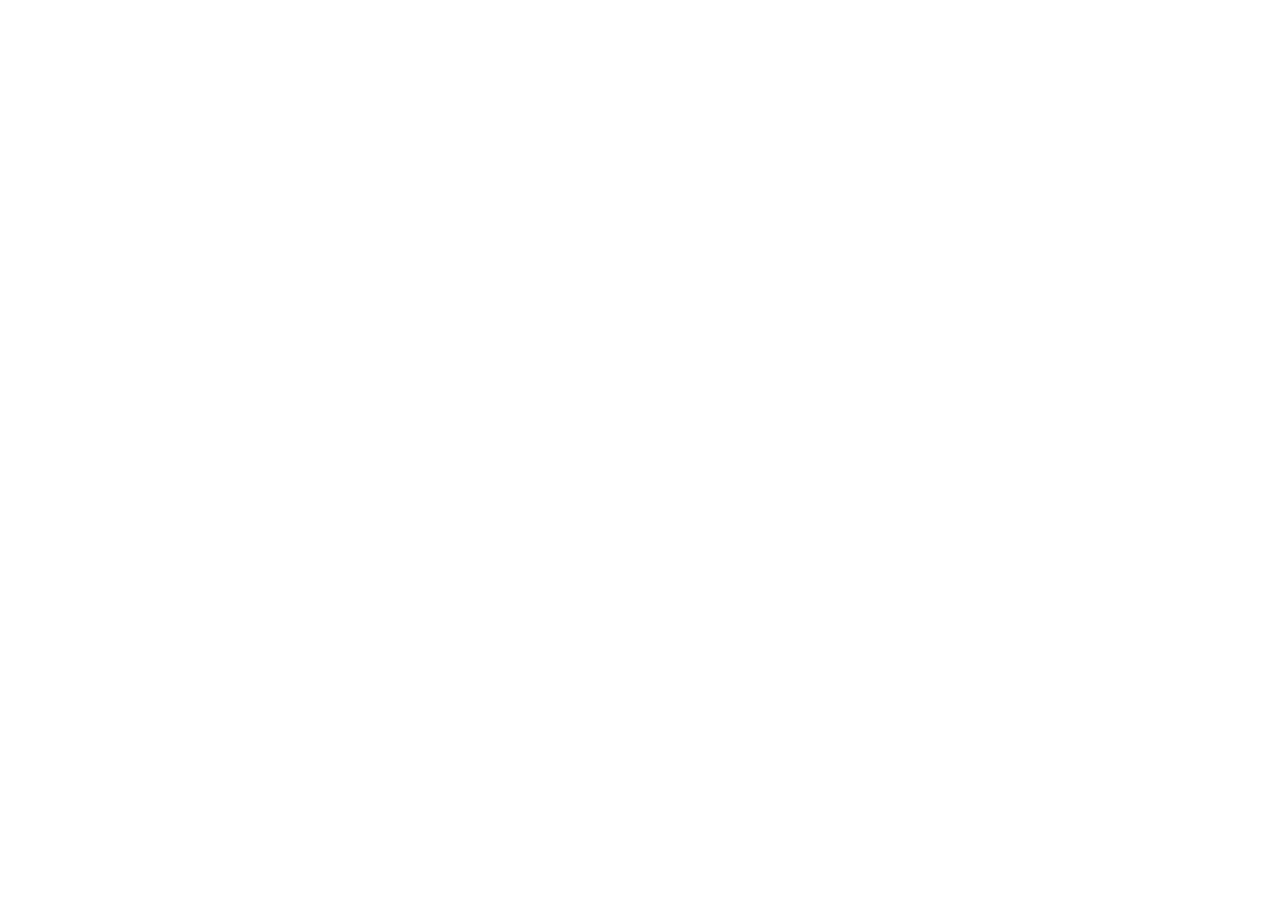
==== index.html @ 797ed217 "frontend" ====
<!DOCTYPE html>
<html lang="en">
<head>
    <meta charset="UTF-8">
    <meta name="viewport" content="width=device-width, initial-scale=1.0">
    <title>Grand Hotel AI Management</title>
    <script src="https://cdn.tailwindcss.com"></script>
    <script src="https://unpkg.com/react@18/umd/react.production.min.js"></script>
    <script src="https://unpkg.com/react-dom@18/umd/react-dom.production.min.js"></script>
    <script src="https://unpkg.com/@babel/standalone/babel.min.js"></script>
    <script src="https://cdn.jsdelivr.net/npm/marked/marked.min.js"></script>
    <style>
        body { font-family: 'Inter', system-ui, sans-serif; }
        .chat-bubble-ai { background: #f0fdf4; border: 1px solid #bbf7d0; }
        .chat-bubble-user { background: #eff6ff; border: 1px solid #bfdbfe; }
    </style>
</head>
<body class="bg-gray-50 h-screen overflow-hidden">
    <div id="root"></div>

    <script type="text/babel">
        const { useState, useEffect, useRef } = React;
        const API = "http://localhost:8000/api/v1";

        // ─── Utility: Generate UUID ───
        const uuid = () => crypto.randomUUID();

        // ─── Main App Component ───
        function App() {
        const [page, setPage] = useState("dashboard");
        
        // ─── LIFTED CHAT STATE (Persists across tab switches) ───
        const [chatMessages, setChatMessages] = useState([
            { role: "ai", content: "Hello! I'm your Hotel AI Assistant. I can manage customers, rooms, bookings, and billing. Try asking me:\n• 'Show available double rooms'\n• 'Add customer John Doe, john@email.com, 555-0101'\n• 'Book room 201 for customer 1 from 2025-02-01 to 2025-02-05'" }
        ]);
        const [chatThreadId] = useState(uuid());

        return (
            <div className="flex h-screen">
                {/* Sidebar */}
                <div className="w-64 bg-gray-900 text-white flex flex-col">
                    <div className="p-6 border-b border-gray-700">
                        <h1 className="text-xl font-bold">🏨 Grand Hotel</h1>
                        <p className="text-xs text-gray-400 mt-1">AI Management System</p>
                    </div>
                    <nav className="flex-1 p-4 space-y-2">
                        {[
                            ["dashboard", "📊 Dashboard"],
                            ["chat", "🤖 AI Agent Chat"],
                            ["customers", "👤 Customers"],
                            ["rooms", "🛏️ Rooms"],
                            ["bookings", "📋 Bookings"],
                        ].map(([id, label]) => (
                            <button
                                key={id}
                                onClick={() => setPage(id)}
                                className={`w-full text-left px-4 py-3 rounded-lg transition ${
                                    page === id ? "bg-blue-600" : "hover:bg-gray-700"
                                }`}
                            >
                                {label}
                            </button>
                        ))}
                    </nav>
                </div>

                {/* Main Content */}
                <div className="flex-1 overflow-auto">
                    {page === "dashboard" && <Dashboard />}
                    {page === "chat" && (
                        <AIChat 
                            messages={chatMessages} 
                            setMessages={setChatMessages} 
                            threadId={chatThreadId} 
                        />
                    )}
                    {page === "customers" && <Customers />}
                    {page === "rooms" && <Rooms />}
                    {page === "bookings" && <Bookings />}
                </div>
            </div>
        );
    }
        // ═══════════════════════════════════════════
        // 📊 DASHBOARD
        // ═══════════════════════════════════════════
        function Dashboard() {
            const [stats, setStats] = useState(null);
            useEffect(() => {
                fetch(`${API}/stats`).then(r => r.json()).then(setStats);
            }, []);

            if (!stats) return <div className="p-8">Loading...</div>;

            return (
                <div className="p-8">
                    <h2 className="text-2xl font-bold mb-6">Dashboard</h2>
                    <div className="grid grid-cols-4 gap-6">
                        {[
                            ["👥 Customers", stats.customers, "bg-blue-500"],
                            ["🛏️ Total Rooms", stats.rooms.total, "bg-purple-500"],
                            ["✅ Available", stats.rooms.available, "bg-green-500"],
                            ["🔒 Occupied", stats.rooms.occupied, "bg-red-500"],
                            ["📋 Active Bookings", stats.active_bookings, "bg-yellow-500"],
                            ["💰 Revenue", `$${stats.total_revenue}`, "bg-emerald-600"],
                            ["📈 Occupancy", `${stats.occupancy_rate}%`, "bg-indigo-500"],
                        ].map(([label, value, color]) => (
                            <div key={label} className={`${color} text-white p-6 rounded-xl shadow-lg`}>
                                <p className="text-sm opacity-80">{label}</p>
                                <p className="text-3xl font-bold mt-2">{value}</p>
                            </div>
                        ))}
                    </div>
                </div>
            );
        }

        // ═══════════════════════════════════════════
        // 🤖 AI CHAT (Uses all LangGraph Tools)
        // ═══════════════════════════════════════════
        function AIChat({ messages, setMessages, threadId }) {
        const [input, setInput] = useState("");
        const [loading, setLoading] = useState(false);
        const chatEnd = useRef(null);

        const scrollToBottom = () => {
            chatEnd.current?.scrollIntoView({ behavior: "smooth" });
        };

        useEffect(() => { scrollToBottom(); }, [messages]);

        const sendMessage = async () => {
            if (!input.trim() || loading) return;
            const userMsg = input.trim();
            setInput("");
            setMessages(prev => [...prev, { role: "user", content: userMsg }]);
            setLoading(true);

            try {
                const res = await fetch(`${API}/chat`, {
                    method: "POST",
                    headers: { "Content-Type": "application/json" },
                    body: JSON.stringify({ message: userMsg, thread_id: threadId })
                });
                const data = await res.json();
                setMessages(prev => [...prev, { role: "ai", content: data.reply }]);
            } catch (err) {
                setMessages(prev => [...prev, { role: "ai", content: "❌ Error connecting to AI agent." }]);
            }
            setLoading(false);
        };

        return (
            <div className="flex flex-col h-screen">
                <div className="p-6 border-b bg-white">
                    <h2 className="text-2xl font-bold">🤖 AI Agent Chat</h2>
                    <p className="text-sm text-gray-500">Thread ID: {threadId}</p>
                </div>
                
                <div className="flex-1 overflow-auto p-6 space-y-4 bg-gray-100">
                    {messages.map((msg, i) => (
                        <div key={i} className={`flex ${msg.role === "user" ? "justify-end" : "justify-start"}`}>
                            <div className={`max-w-2xl p-4 rounded-xl whitespace-pre-wrap ${
                                msg.role === "user" ? "chat-bubble-user" : "chat-bubble-ai"
                            }`}>
                                <p className="text-xs font-semibold mb-1 text-gray-500">
                                    {msg.role === "user" ? "👤 You" : "🤖 AI Agent"}
                                </p>
                                <div
                                    dangerouslySetInnerHTML={{
                                        __html: marked.parse(msg.content || "")
                                    }}
                                />
                            </div>
                        </div>
                    ))}
                    {loading && (
                        <div className="flex justify-start">
                            <div className="chat-bubble-ai p-4 rounded-xl">
                                <p className="text-gray-500 animate-pulse">Thinking...</p>
                            </div>
                        </div>
                    )}
                    <div ref={chatEnd} />
                </div>

                <div className="p-4 bg-white border-t">
                    <div className="flex gap-4">
                        <input
                            className="flex-1 border rounded-lg px-4 py-3 focus:outline-none focus:ring-2 focus:ring-blue-500"
                            placeholder="Ask the AI agent... (e.g., Book room 201 for John from 2025-02-01 to 2025-02-05)"
                            value={input}
                            onChange={(e) => setInput(e.target.value)}
                            onKeyDown={(e) => e.key === "Enter" && sendMessage()}
                        />
                        <button
                            onClick={sendMessage}
                            disabled={loading}
                            className="bg-blue-600 text-white px-8 py-3 rounded-lg hover:bg-blue-700 disabled:opacity-50"
                        >
                            Send
                        </button>
                    </div>
                </div>
            </div>
        );
    }

        // ═══════════════════════════════════════════
        // 👤 CUSTOMERS
        // ═══════════════════════════════════════════
        function Customers() {
            const [customers, setCustomers] = useState([]);
            const [form, setForm] = useState({ name: "", email: "", phone: "", address: "" });
            const [search, setSearch] = useState("");

            const fetchCustomers = () => {
                const q = search ? `?search=${search}` : "";
                fetch(`${API}/customers${q}`).then(r => r.json()).then(setCustomers);
            };

            useEffect(() => { fetchCustomers(); }, []);

            const addCustomer = async (e) => {
                e.preventDefault();
                const res = await fetch(`${API}/customers`, {
                    method: "POST",
                    headers: { "Content-Type": "application/json" },
                    body: JSON.stringify(form)
                });
                if (res.ok) {
                    setForm({ name: "", email: "", phone: "", address: "" });
                    fetchCustomers();
                } else {
                    const err = await res.json();
                    alert(err.detail);
                }
            };

            const deleteCustomer = async (id) => {
                if (!confirm("Delete this customer?")) return;
                await fetch(`${API}/customers/${id}`, { method: "DELETE" });
                fetchCustomers();
            };

            return (
                <div className="p-8">
                    <h2 className="text-2xl font-bold mb-6">Customers</h2>
                    
                    {/* Add Form */}
                    <form onSubmit={addCustomer} className="bg-white p-6 rounded-xl shadow mb-6 grid grid-cols-5 gap-4 items-end">
                        <div>
                            <label className="block text-sm font-medium mb-1">Name</label>
                            <input className="w-full border rounded px-3 py-2" required value={form.name} onChange={e => setForm({...form, name: e.target.value})} />
                        </div>
                        <div>
                            <label className="block text-sm font-medium mb-1">Email</label>
                            <input className="w-full border rounded px-3 py-2" type="email" required value={form.email} onChange={e => setForm({...form, email: e.target.value})} />
                        </div>
                        <div>
                            <label className="block text-sm font-medium mb-1">Phone</label>
                            <input className="w-full border rounded px-3 py-2" required value={form.phone} onChange={e => setForm({...form, phone: e.target.value})} />
                        </div>
                        <div>
                            <label className="block text-sm font-medium mb-1">Address</label>
                            <input className="w-full border rounded px-3 py-2" value={form.address} onChange={e => setForm({...form, address: e.target.value})} />
                        </div>
                        <button type="submit" className="bg-blue-600 text-white px-4 py-2 rounded hover:bg-blue-700 h-10">Add</button>
                    </form>

                    {/* Search */}
                    <div className="flex gap-2 mb-4">
                        <input className="border rounded px-3 py-2 flex-1" placeholder="Search by name or email..." value={search} onChange={e => setSearch(e.target.value)} />
                        <button onClick={fetchCustomers} className="bg-gray-200 px-4 py-2 rounded hover:bg-gray-300">Search</button>
                    </div>

                    {/* Table */}
                    <div className="bg-white rounded-xl shadow overflow-auto">
                        <table className="w-full text-left">
                            <thead className="bg-gray-50 border-b">
                                <tr>
                                    <th className="px-6 py-3">ID</th>
                                    <th className="px-6 py-3">Name</th>
                                    <th className="px-6 py-3">Email</th>
                                    <th className="px-6 py-3">Phone</th>
                                    <th className="px-6 py-3">Actions</th>
                                </tr>
                            </thead>
                            <tbody>
                                {customers.map(c => (
                                    <tr key={c.id} className="border-b hover:bg-gray-50">
                                        <td className="px-6 py-4">{c.id}</td>
                                        <td className="px-6 py-4 font-medium">{c.name}</td>
                                        <td className="px-6 py-4">{c.email}</td>
                                        <td className="px-6 py-4">{c.phone}</td>
                                        <td className="px-6 py-4">
                                            <button onClick={() => deleteCustomer(c.id)} className="text-red-600 hover:underline">Delete</button>
                                        </td>
                                    </tr>
                                ))}
                            </tbody>
                        </table>
                    </div>
                </div>
            );
        }

        // ═══════════════════════════════════════════
        // 🛏️ ROOMS
        // ═══════════════════════════════════════════
        function Rooms() {
            const [rooms, setRooms] = useState([]);
            const [priceModal, setPriceModal] = useState(null);
            const [newPrice, setNewPrice] = useState("");

            const fetchRooms = () => {
                fetch(`${API}/rooms`).then(r => r.json()).then(setRooms);
            };

            useEffect(() => { fetchRooms(); }, []);

            const updatePrice = async (roomId) => {
                await fetch(`${API}/rooms/${roomId}/price?new_price=${newPrice}`, { method: "PATCH" });
                setPriceModal(null);
                setNewPrice("");
                fetchRooms();
            };

            const statusColor = {
                available: "bg-green-100 text-green-800",
                occupied: "bg-red-100 text-red-800",
                maintenance: "bg-yellow-100 text-yellow-800"
            };

            return (
                <div className="p-8">
                    <h2 className="text-2xl font-bold mb-6">Rooms</h2>
                    
                    <div className="bg-white rounded-xl shadow overflow-auto">
                        <table className="w-full text-left">
                            <thead className="bg-gray-50 border-b">
                                <tr>
                                    <th className="px-6 py-3">ID</th>
                                    <th className="px-6 py-3">Room #</th>
                                    <th className="px-6 py-3">Type</th>
                                    <th className="px-6 py-3">Price/Night</th>
                                    <th className="px-6 py-3">Capacity</th>
                                    <th className="px-6 py-3">Status</th>
                                    <th className="px-6 py-3">Actions</th>
                                </tr>
                            </thead>
                            <tbody>
                                {rooms.map(r => (
                                    <tr key={r.id} className="border-b hover:bg-gray-50">
                                        <td className="px-6 py-4">{r.id}</td>
                                        <td className="px-6 py-4 font-bold">{r.room_number}</td>
                                        <td className="px-6 py-4 capitalize">{r.room_type}</td>
                                        <td className="px-6 py-4">${r.price_per_night}</td>
                                        <td className="px-6 py-4">{r.capacity}</td>
                                        <td className="px-6 py-4">
                                            <span className={`px-2 py-1 rounded-full text-xs font-semibold ${statusColor[r.status] || ""}`}>
                                                {r.status.toUpperCase()}
                                            </span>
                                        </td>
                                        <td className="px-6 py-4">
                                            <button onClick={() => { setPriceModal(r.id); setNewPrice(r.price_per_night); }} className="text-blue-600 hover:underline text-sm">
                                                Change Price
                                            </button>
                                        </td>
                                    </tr>
                                ))}
                            </tbody>
                        </table>
                    </div>

                    {/* Price Update Modal */}
                    {priceModal && (
                        <div className="fixed inset-0 bg-black/50 flex items-center justify-center z-50">
                            <div className="bg-white p-6 rounded-xl shadow-xl w-96">
                                <h3 className="text-lg font-bold mb-4">Update Price for Room ID: {priceModal}</h3>
                                <input type="number" step="0.01" className="w-full border rounded px-3 py-2 mb-4" value={newPrice} onChange={e => setNewPrice(e.target.value)} />
                                <div className="flex gap-2">
                                    <button onClick={() => updatePrice(priceModal)} className="bg-blue-600 text-white px-4 py-2 rounded hover:bg-blue-700 flex-1">Save</button>
                                    <button onClick={() => setPriceModal(null)} className="bg-gray-200 px-4 py-2 rounded hover:bg-gray-300 flex-1">Cancel</button>
                                </div>
                            </div>
                        </div>
                    )}
                </div>
            );
        }

        // ═══════════════════════════════════════════
        // 📋 BOOKINGS
        // ═══════════════════════════════════════════
        function Bookings() {
            const [bookings, setBookings] = useState([]);
            const [showForm, setShowForm] = useState(false);
            const [form, setForm] = useState({ customer_id: "", room_id: "", check_in: "", check_out: "" });
            const [payModal, setPayModal] = useState(null);

            const fetchBookings = () => {
                fetch(`${API}/bookings`).then(r => r.json()).then(setBookings);
            };

            useEffect(() => { fetchBookings(); }, []);

            const createBooking = async (e) => {
                e.preventDefault();
                const res = await fetch(`${API}/bookings`, {
                    method: "POST",
                    headers: { "Content-Type": "application/json" },
                    body: JSON.stringify({
                        ...form,
                        customer_id: parseInt(form.customer_id),
                        room_id: parseInt(form.room_id)
                    })
                });
                if (res.ok) {
                    setShowForm(false);
                    setForm({ customer_id: "", room_id: "", check_in: "", check_out: "" });
                    fetchBookings();
                } else {
                    const err = await res.json();
                    alert(err.detail);
                }
            };

            const action = async (id, type) => {
                await fetch(`${API}/bookings/${id}/${type}`, { method: "PATCH" });
                fetchBookings();
            };

            const processPayment = async () => {
                const res = await fetch(`${API}/payments`, {
                    method: "POST",
                    headers: { "Content-Type": "application/json" },
                    body: JSON.stringify({ booking_id: payModal.id, amount: payModal.amount, method: "card" })
                });
                if (res.ok) {
                    setPayModal(null);
                    fetchBookings();
                } else {
                    const err = await res.json();
                    alert(err.detail);
                }
            };

            const statusColor = {
                confirmed: "bg-blue-100 text-blue-800",
                checked_in: "bg-green-100 text-green-800",
                checked_out: "bg-gray-100 text-gray-800",
                cancelled: "bg-red-100 text-red-800"
            };

            return (
                <div className="p-8">
                    <div className="flex justify-between items-center mb-6">
                        <h2 className="text-2xl font-bold">Bookings</h2>
                        <button onClick={() => setShowForm(!showForm)} className="bg-blue-600 text-white px-4 py-2 rounded-lg hover:bg-blue-700">
                            + New Booking
                        </button>
                    </div>

                    {showForm && (
                        <form onSubmit={createBooking} className="bg-white p-6 rounded-xl shadow mb-6 grid grid-cols-5 gap-4 items-end">
                            <div>
                                <label className="block text-sm font-medium mb-1">Customer ID</label>
                                <input type="number" className="w-full border rounded px-3 py-2" required value={form.customer_id} onChange={e => setForm({...form, customer_id: e.target.value})} />
                            </div>
                            <div>
                                <label className="block text-sm font-medium mb-1">Room ID</label>
                                <input type="number" className="w-full border rounded px-3 py-2" required value={form.room_id} onChange={e => setForm({...form, room_id: e.target.value})} />
                            </div>
                            <div>
                                <label className="block text-sm font-medium mb-1">Check-in</label>
                                <input type="date" className="w-full border rounded px-3 py-2" required value={form.check_in} onChange={e => setForm({...form, check_in: e.target.value})} />
                            </div>
                            <div>
                                <label className="block text-sm font-medium mb-1">Check-out</label>
                                <input type="date" className="w-full border rounded px-3 py-2" required value={form.check_out} onChange={e => setForm({...form, check_out: e.target.value})} />
                            </div>
                            <button type="submit" className="bg-green-600 text-white px-4 py-2 rounded hover:bg-green-700 h-10">Create</button>
                        </form>
                    )}

                    <div className="bg-white rounded-xl shadow overflow-auto">
                        <table className="w-full text-left">
                            <thead className="bg-gray-50 border-b">
                                <tr>
                                    <th className="px-4 py-3">ID</th>
                                    <th className="px-4 py-3">Customer</th>
                                    <th className="px-4 py-3">Room</th>
                                    <th className="px-4 py-3">Check-in</th>
                                    <th className="px-4 py-3">Check-out</th>
                                    <th className="px-4 py-3">Total</th>
                                    <th className="px-4 py-3">Status</th>
                                    <th className="px-4 py-3">Actions</th>
                                </tr>
                            </thead>
                            <tbody>
                                {bookings.map(b => (
                                    <tr key={b.id} className="border-b hover:bg-gray-50">
                                        <td className="px-4 py-3">{b.id}</td>
                                        <td className="px-4 py-3">{b.customer_id}</td>
                                        <td className="px-4 py-3">{b.room_id}</td>
                                        <td className="px-4 py-3">{b.check_in}</td>
                                        <td className="px-4 py-3">{b.check_out}</td>
                                        <td className="px-4 py-3 font-bold">${b.total_amount}</td>
                                        <td className="px-4 py-3">
                                            <span className={`px-2 py-1 rounded-full text-xs font-semibold ${statusColor[b.status] || ""}`}>
                                                {b.status.replace("_", " ").toUpperCase()}
                                            </span>
                                        </td>
                                        <td className="px-4 py-3 space-x-1">
                                            {b.status === "confirmed" && (
                                                <button onClick={() => action(b.id, "checkin")} className="bg-green-500 text-white px-2 py-1 rounded text-xs hover:bg-green-600">Check-in</button>
                                            )}
                                            {b.status === "checked_in" && (
                                                <button onClick={() => action(b.id, "checkout")} className="bg-gray-500 text-white px-2 py-1 rounded text-xs hover:bg-gray-600">Check-out</button>
                                            )}
                                            {b.status !== "cancelled" && b.status !== "checked_out" && (
                                                <button onClick={() => action(b.id, "cancel")} className="bg-red-500 text-white px-2 py-1 rounded text-xs hover:bg-red-600">Cancel</button>
                                            )}
                                            {b.status !== "cancelled" && (
                                                <button onClick={() => setPayModal({ id: b.id, amount: "" })} className="bg-blue-500 text-white px-2 py-1 rounded text-xs hover:bg-blue-600">Pay</button>
                                            )}
                                        </td>
                                    </tr>
                                ))}
                            </tbody>
                        </table>
                    </div>

                    {/* Payment Modal */}
                    {payModal && (
                        <div className="fixed inset-0 bg-black/50 flex items-center justify-center z-50">
                            <div className="bg-white p-6 rounded-xl shadow-xl w-96">
                                <h3 className="text-lg font-bold mb-4">Process Payment for Booking #{payModal.id}</h3>
                                <input type="number" step="0.01" className="w-full border rounded px-3 py-2 mb-4" placeholder="Amount" value={payModal.amount} onChange={e => setPayModal({...payModal, amount: e.target.value})} />
                                <div className="flex gap-2">
                                    <button onClick={processPayment} className="bg-green-600 text-white px-4 py-2 rounded hover:bg-green-700 flex-1">Pay</button>
                                    <button onClick={() => setPayModal(null)} className="bg-gray-200 px-4 py-2 rounded hover:bg-gray-300 flex-1">Cancel</button>
                                </div>
                            </div>
                        </div>
                    )}
                </div>
            );
        }

        // ─── Render ───
        const root = ReactDOM.createRoot(document.getElementById("root"));
        root.render(<App />);
    </script>
</body>
</html>
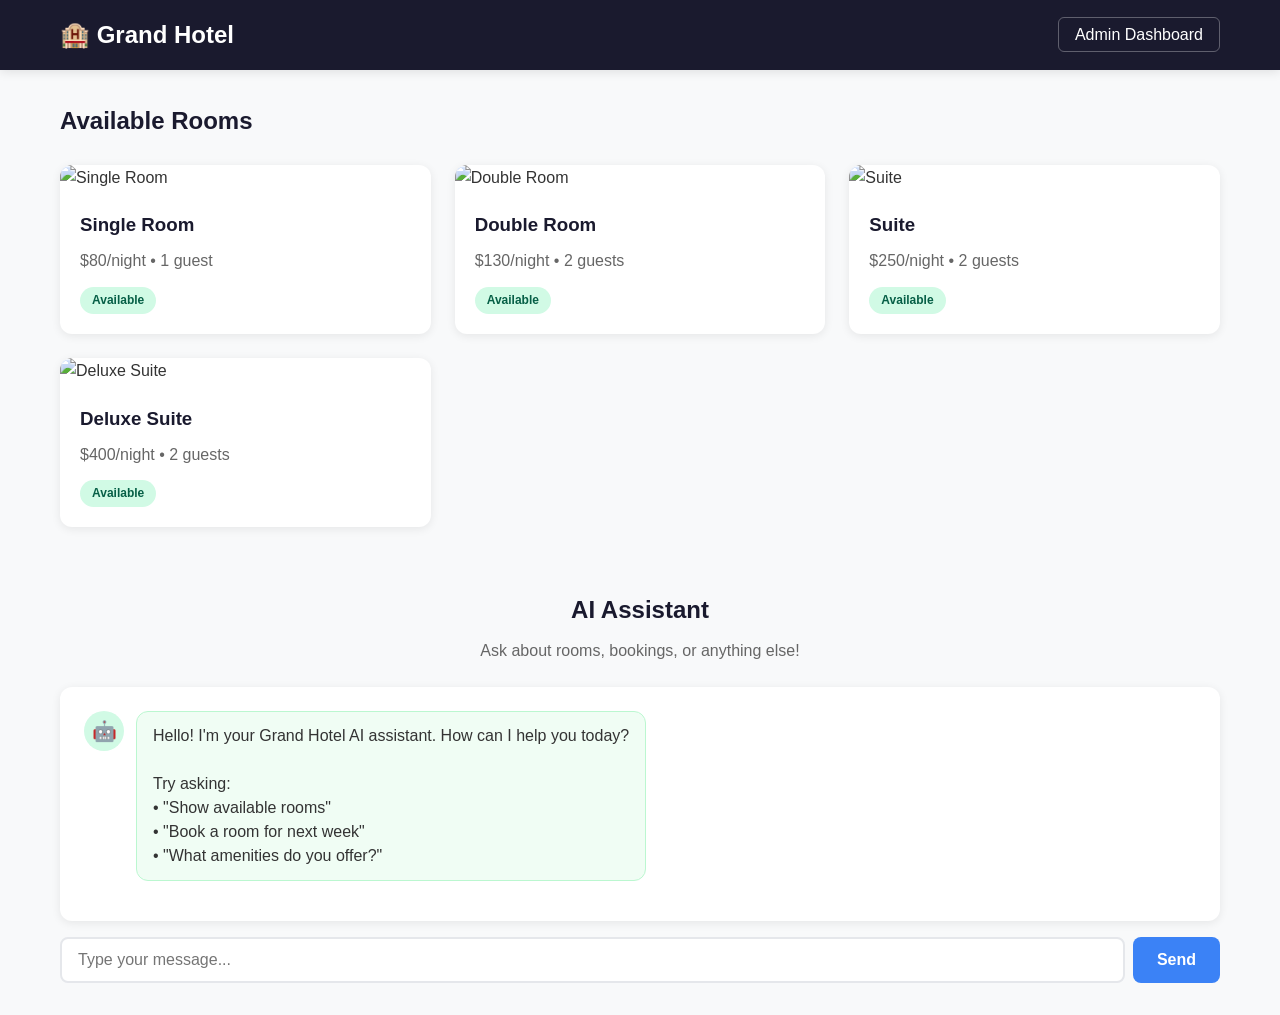
==== commit 490d107f: "major changes" ====
--- a/index.html
+++ b/index.html
@@ -3,555 +3,88 @@
 <head>
     <meta charset="UTF-8">
     <meta name="viewport" content="width=device-width, initial-scale=1.0">
-    <title>Grand Hotel AI Management</title>
-    <script src="https://cdn.tailwindcss.com"></script>
-    <script src="https://unpkg.com/react@18/umd/react.production.min.js"></script>
-    <script src="https://unpkg.com/react-dom@18/umd/react-dom.production.min.js"></script>
-    <script src="https://unpkg.com/@babel/standalone/babel.min.js"></script>
+    <title>Grand Hotel - AI Chat & Rooms</title>
+    <link rel="stylesheet" href="/static/css/styles.css">
     <script src="https://cdn.jsdelivr.net/npm/marked/marked.min.js"></script>
-    <style>
-        body { font-family: 'Inter', system-ui, sans-serif; }
-        .chat-bubble-ai { background: #f0fdf4; border: 1px solid #bbf7d0; }
-        .chat-bubble-user { background: #eff6ff; border: 1px solid #bfdbfe; }
-    </style>
 </head>
-<body class="bg-gray-50 h-screen overflow-hidden">
-    <div id="root"></div>
+<body>
+    <!-- Header -->
+    <header class="header">
+        <div class="container">
+            <h1 class="logo">🏨 Grand Hotel</h1>
+            <nav>
+                <a href="/admin" class="nav-link">Admin Dashboard</a>
+            </nav>
+        </div>
+    </header>
 
-    <script type="text/babel">
-        const { useState, useEffect, useRef } = React;
-        const API = "http://localhost:8000/api/v1";
-
-        // ─── Utility: Generate UUID ───
-        const uuid = () => crypto.randomUUID();
-
-        // ─── Main App Component ───
-        function App() {
-        const [page, setPage] = useState("dashboard");
-        
-        // ─── LIFTED CHAT STATE (Persists across tab switches) ───
-        const [chatMessages, setChatMessages] = useState([
-            { role: "ai", content: "Hello! I'm your Hotel AI Assistant. I can manage customers, rooms, bookings, and billing. Try asking me:\n• 'Show available double rooms'\n• 'Add customer John Doe, john@email.com, 555-0101'\n• 'Book room 201 for customer 1 from 2025-02-01 to 2025-02-05'" }
-        ]);
-        const [chatThreadId] = useState(uuid());
-
-        return (
-            <div className="flex h-screen">
-                {/* Sidebar */}
-                <div className="w-64 bg-gray-900 text-white flex flex-col">
-                    <div className="p-6 border-b border-gray-700">
-                        <h1 className="text-xl font-bold">🏨 Grand Hotel</h1>
-                        <p className="text-xs text-gray-400 mt-1">AI Management System</p>
-                    </div>
-                    <nav className="flex-1 p-4 space-y-2">
-                        {[
-                            ["dashboard", "📊 Dashboard"],
-                            ["chat", "🤖 AI Agent Chat"],
-                            ["customers", "👤 Customers"],
-                            ["rooms", "🛏️ Rooms"],
-                            ["bookings", "📋 Bookings"],
-                        ].map(([id, label]) => (
-                            <button
-                                key={id}
-                                onClick={() => setPage(id)}
-                                className={`w-full text-left px-4 py-3 rounded-lg transition ${
-                                    page === id ? "bg-blue-600" : "hover:bg-gray-700"
-                                }`}
-                            >
-                                {label}
-                            </button>
-                        ))}
-                    </nav>
-                </div>
-
-                {/* Main Content */}
-                <div className="flex-1 overflow-auto">
-                    {page === "dashboard" && <Dashboard />}
-                    {page === "chat" && (
-                        <AIChat 
-                            messages={chatMessages} 
-                            setMessages={setChatMessages} 
-                            threadId={chatThreadId} 
-                        />
-                    )}
-                    {page === "customers" && <Customers />}
-                    {page === "rooms" && <Rooms />}
-                    {page === "bookings" && <Bookings />}
-                </div>
-            </div>
-        );
-    }
-        // ═══════════════════════════════════════════
-        // 📊 DASHBOARD
-        // ═══════════════════════════════════════════
-        function Dashboard() {
-            const [stats, setStats] = useState(null);
-            useEffect(() => {
-                fetch(`${API}/stats`).then(r => r.json()).then(setStats);
-            }, []);
-
-            if (!stats) return <div className="p-8">Loading...</div>;
-
-            return (
-                <div className="p-8">
-                    <h2 className="text-2xl font-bold mb-6">Dashboard</h2>
-                    <div className="grid grid-cols-4 gap-6">
-                        {[
-                            ["👥 Customers", stats.customers, "bg-blue-500"],
-                            ["🛏️ Total Rooms", stats.rooms.total, "bg-purple-500"],
-                            ["✅ Available", stats.rooms.available, "bg-green-500"],
-                            ["🔒 Occupied", stats.rooms.occupied, "bg-red-500"],
-                            ["📋 Active Bookings", stats.active_bookings, "bg-yellow-500"],
-                            ["💰 Revenue", `$${stats.total_revenue}`, "bg-emerald-600"],
-                            ["📈 Occupancy", `${stats.occupancy_rate}%`, "bg-indigo-500"],
-                        ].map(([label, value, color]) => (
-                            <div key={label} className={`${color} text-white p-6 rounded-xl shadow-lg`}>
-                                <p className="text-sm opacity-80">{label}</p>
-                                <p className="text-3xl font-bold mt-2">{value}</p>
-                            </div>
-                        ))}
+    <!-- Main Content -->
+    <main class="container">
+        <!-- Rooms Section -->
+        <section class="rooms-section">
+            <h2>Available Rooms</h2>
+            <div class="rooms-grid" id="rooms-container">
+                <div class="room-card">
+                    <img src="https://images.unsplash.com/photo-1631049304062-3e79968c38a0?w=400&h=300&fit=crop" alt="Single Room">
+                    <div class="room-info">
+                        <h3>Single Room</h3>
+                        <p>$80/night • 1 guest</p>
+                        <span class="badge available">Available</span>
                     </div>
                 </div>
-            );
-        }
-
-        // ═══════════════════════════════════════════
-        // 🤖 AI CHAT (Uses all LangGraph Tools)
-        // ═══════════════════════════════════════════
-        function AIChat({ messages, setMessages, threadId }) {
-        const [input, setInput] = useState("");
-        const [loading, setLoading] = useState(false);
-        const chatEnd = useRef(null);
-
-        const scrollToBottom = () => {
-            chatEnd.current?.scrollIntoView({ behavior: "smooth" });
-        };
-
-        useEffect(() => { scrollToBottom(); }, [messages]);
-
-        const sendMessage = async () => {
-            if (!input.trim() || loading) return;
-            const userMsg = input.trim();
-            setInput("");
-            setMessages(prev => [...prev, { role: "user", content: userMsg }]);
-            setLoading(true);
-
-            try {
-                const res = await fetch(`${API}/chat`, {
-                    method: "POST",
-                    headers: { "Content-Type": "application/json" },
-                    body: JSON.stringify({ message: userMsg, thread_id: threadId })
-                });
-                const data = await res.json();
-                setMessages(prev => [...prev, { role: "ai", content: data.reply }]);
-            } catch (err) {
-                setMessages(prev => [...prev, { role: "ai", content: "❌ Error connecting to AI agent." }]);
-            }
-            setLoading(false);
-        };
-
-        return (
-            <div className="flex flex-col h-screen">
-                <div className="p-6 border-b bg-white">
-                    <h2 className="text-2xl font-bold">🤖 AI Agent Chat</h2>
-                    <p className="text-sm text-gray-500">Thread ID: {threadId}</p>
+                <div class="room-card">
+                    <img src="https://images.unsplash.com/photo-1618773465813-78896dc723cd?w=400&h=300&fit=crop" alt="Double Room">
+                    <div class="room-info">
+                        <h3>Double Room</h3>
+                        <p>$130/night • 2 guests</p>
+                        <span class="badge available">Available</span>
+                    </div>
                 </div>
-                
-                <div className="flex-1 overflow-auto p-6 space-y-4 bg-gray-100">
-                    {messages.map((msg, i) => (
-                        <div key={i} className={`flex ${msg.role === "user" ? "justify-end" : "justify-start"}`}>
-                            <div className={`max-w-2xl p-4 rounded-xl whitespace-pre-wrap ${
-                                msg.role === "user" ? "chat-bubble-user" : "chat-bubble-ai"
-                            }`}>
-                                <p className="text-xs font-semibold mb-1 text-gray-500">
-                                    {msg.role === "user" ? "👤 You" : "🤖 AI Agent"}
-                                </p>
-                                <div
-                                    dangerouslySetInnerHTML={{
-                                        __html: marked.parse(msg.content || "")
-                                    }}
-                                />
-                            </div>
-                        </div>
-                    ))}
-                    {loading && (
-                        <div className="flex justify-start">
-                            <div className="chat-bubble-ai p-4 rounded-xl">
-                                <p className="text-gray-500 animate-pulse">Thinking...</p>
-                            </div>
-                        </div>
-                    )}
-                    <div ref={chatEnd} />
+                <div class="room-card">
+                    <img src="https://images.unsplash.com/photo-1590846406792-264be774d302?w=400&h=300&fit=crop" alt="Suite">
+                    <div class="room-info">
+                        <h3>Suite</h3>
+                        <p>$250/night • 2 guests</p>
+                        <span class="badge available">Available</span>
+                    </div>
                 </div>
-
-                <div className="p-4 bg-white border-t">
-                    <div className="flex gap-4">
-                        <input
-                            className="flex-1 border rounded-lg px-4 py-3 focus:outline-none focus:ring-2 focus:ring-blue-500"
-                            placeholder="Ask the AI agent... (e.g., Book room 201 for John from 2025-02-01 to 2025-02-05)"
-                            value={input}
-                            onChange={(e) => setInput(e.target.value)}
-                            onKeyDown={(e) => e.key === "Enter" && sendMessage()}
-                        />
-                        <button
-                            onClick={sendMessage}
-                            disabled={loading}
-                            className="bg-blue-600 text-white px-8 py-3 rounded-lg hover:bg-blue-700 disabled:opacity-50"
-                        >
-                            Send
-                        </button>
+                <div class="room-card">
+                    <img src="https://images.unsplash.com/photo-1582717538212-870283e330d4?w=400&h=300&fit=crop" alt="Deluxe Suite">
+                    <div class="room-info">
+                        <h3>Deluxe Suite</h3>
+                        <p>$400/night • 2 guests</p>
+                        <span class="badge available">Available</span>
                     </div>
                 </div>
             </div>
-        );
-    }
+        </section>
 
-        // ═══════════════════════════════════════════
-        // 👤 CUSTOMERS
-        // ═══════════════════════════════════════════
-        function Customers() {
-            const [customers, setCustomers] = useState([]);
-            const [form, setForm] = useState({ name: "", email: "", phone: "", address: "" });
-            const [search, setSearch] = useState("");
-
-            const fetchCustomers = () => {
-                const q = search ? `?search=${search}` : "";
-                fetch(`${API}/customers${q}`).then(r => r.json()).then(setCustomers);
-            };
-
-            useEffect(() => { fetchCustomers(); }, []);
-
-            const addCustomer = async (e) => {
-                e.preventDefault();
-                const res = await fetch(`${API}/customers`, {
-                    method: "POST",
-                    headers: { "Content-Type": "application/json" },
-                    body: JSON.stringify(form)
-                });
-                if (res.ok) {
-                    setForm({ name: "", email: "", phone: "", address: "" });
-                    fetchCustomers();
-                } else {
-                    const err = await res.json();
-                    alert(err.detail);
-                }
-            };
-
-            const deleteCustomer = async (id) => {
-                if (!confirm("Delete this customer?")) return;
-                await fetch(`${API}/customers/${id}`, { method: "DELETE" });
-                fetchCustomers();
-            };
-
-            return (
-                <div className="p-8">
-                    <h2 className="text-2xl font-bold mb-6">Customers</h2>
-                    
-                    {/* Add Form */}
-                    <form onSubmit={addCustomer} className="bg-white p-6 rounded-xl shadow mb-6 grid grid-cols-5 gap-4 items-end">
-                        <div>
-                            <label className="block text-sm font-medium mb-1">Name</label>
-                            <input className="w-full border rounded px-3 py-2" required value={form.name} onChange={e => setForm({...form, name: e.target.value})} />
-                        </div>
-                        <div>
-                            <label className="block text-sm font-medium mb-1">Email</label>
-                            <input className="w-full border rounded px-3 py-2" type="email" required value={form.email} onChange={e => setForm({...form, email: e.target.value})} />
-                        </div>
-                        <div>
-                            <label className="block text-sm font-medium mb-1">Phone</label>
-                            <input className="w-full border rounded px-3 py-2" required value={form.phone} onChange={e => setForm({...form, phone: e.target.value})} />
-                        </div>
-                        <div>
-                            <label className="block text-sm font-medium mb-1">Address</label>
-                            <input className="w-full border rounded px-3 py-2" value={form.address} onChange={e => setForm({...form, address: e.target.value})} />
-                        </div>
-                        <button type="submit" className="bg-blue-600 text-white px-4 py-2 rounded hover:bg-blue-700 h-10">Add</button>
-                    </form>
-
-                    {/* Search */}
-                    <div className="flex gap-2 mb-4">
-                        <input className="border rounded px-3 py-2 flex-1" placeholder="Search by name or email..." value={search} onChange={e => setSearch(e.target.value)} />
-                        <button onClick={fetchCustomers} className="bg-gray-200 px-4 py-2 rounded hover:bg-gray-300">Search</button>
-                    </div>
-
-                    {/* Table */}
-                    <div className="bg-white rounded-xl shadow overflow-auto">
-                        <table className="w-full text-left">
-                            <thead className="bg-gray-50 border-b">
-                                <tr>
-                                    <th className="px-6 py-3">ID</th>
-                                    <th className="px-6 py-3">Name</th>
-                                    <th className="px-6 py-3">Email</th>
-                                    <th className="px-6 py-3">Phone</th>
-                                    <th className="px-6 py-3">Actions</th>
-                                </tr>
-                            </thead>
-                            <tbody>
-                                {customers.map(c => (
-                                    <tr key={c.id} className="border-b hover:bg-gray-50">
-                                        <td className="px-6 py-4">{c.id}</td>
-                                        <td className="px-6 py-4 font-medium">{c.name}</td>
-                                        <td className="px-6 py-4">{c.email}</td>
-                                        <td className="px-6 py-4">{c.phone}</td>
-                                        <td className="px-6 py-4">
-                                            <button onClick={() => deleteCustomer(c.id)} className="text-red-600 hover:underline">Delete</button>
-                                        </td>
-                                    </tr>
-                                ))}
-                            </tbody>
-                        </table>
+        <!-- Chat Section -->
+        <section class="chat-section">
+            <div class="chat-header">
+                <h2>AI Assistant</h2>
+                <p>Ask about rooms, bookings, or anything else!</p>
+            </div>
+            <div class="chat-messages" id="chat-messages">
+                <div class="chat-message ai">
+                    <div class="chat-avatar">🤖</div>
+                    <div class="chat-bubble">
+                        Hello! I'm your Grand Hotel AI assistant. How can I help you today?
+                        <br><br>
+                        Try asking:
+                        <br>• "Show available rooms"
+                        <br>• "Book a room for next week"
+                        <br>• "What amenities do you offer?"
                     </div>
                 </div>
-            );
-        }
+            </div>
+            <form class="chat-form" id="chat-form">
+                <input type="text" id="chat-input" placeholder="Type your message..." autocomplete="off">
+                <button type="submit" id="chat-send">Send</button>
+            </form>
+        </section>
+    </main>
 
-        // ═══════════════════════════════════════════
-        // 🛏️ ROOMS
-        // ═══════════════════════════════════════════
-        function Rooms() {
-            const [rooms, setRooms] = useState([]);
-            const [priceModal, setPriceModal] = useState(null);
-            const [newPrice, setNewPrice] = useState("");
-
-            const fetchRooms = () => {
-                fetch(`${API}/rooms`).then(r => r.json()).then(setRooms);
-            };
-
-            useEffect(() => { fetchRooms(); }, []);
-
-            const updatePrice = async (roomId) => {
-                await fetch(`${API}/rooms/${roomId}/price?new_price=${newPrice}`, { method: "PATCH" });
-                setPriceModal(null);
-                setNewPrice("");
-                fetchRooms();
-            };
-
-            const statusColor = {
-                available: "bg-green-100 text-green-800",
-                occupied: "bg-red-100 text-red-800",
-                maintenance: "bg-yellow-100 text-yellow-800"
-            };
-
-            return (
-                <div className="p-8">
-                    <h2 className="text-2xl font-bold mb-6">Rooms</h2>
-                    
-                    <div className="bg-white rounded-xl shadow overflow-auto">
-                        <table className="w-full text-left">
-                            <thead className="bg-gray-50 border-b">
-                                <tr>
-                                    <th className="px-6 py-3">ID</th>
-                                    <th className="px-6 py-3">Room #</th>
-                                    <th className="px-6 py-3">Type</th>
-                                    <th className="px-6 py-3">Price/Night</th>
-                                    <th className="px-6 py-3">Capacity</th>
-                                    <th className="px-6 py-3">Status</th>
-                                    <th className="px-6 py-3">Actions</th>
-                                </tr>
-                            </thead>
-                            <tbody>
-                                {rooms.map(r => (
-                                    <tr key={r.id} className="border-b hover:bg-gray-50">
-                                        <td className="px-6 py-4">{r.id}</td>
-                                        <td className="px-6 py-4 font-bold">{r.room_number}</td>
-                                        <td className="px-6 py-4 capitalize">{r.room_type}</td>
-                                        <td className="px-6 py-4">${r.price_per_night}</td>
-                                        <td className="px-6 py-4">{r.capacity}</td>
-                                        <td className="px-6 py-4">
-                                            <span className={`px-2 py-1 rounded-full text-xs font-semibold ${statusColor[r.status] || ""}`}>
-                                                {r.status.toUpperCase()}
-                                            </span>
-                                        </td>
-                                        <td className="px-6 py-4">
-                                            <button onClick={() => { setPriceModal(r.id); setNewPrice(r.price_per_night); }} className="text-blue-600 hover:underline text-sm">
-                                                Change Price
-                                            </button>
-                                        </td>
-                                    </tr>
-                                ))}
-                            </tbody>
-                        </table>
-                    </div>
-
-                    {/* Price Update Modal */}
-                    {priceModal && (
-                        <div className="fixed inset-0 bg-black/50 flex items-center justify-center z-50">
-                            <div className="bg-white p-6 rounded-xl shadow-xl w-96">
-                                <h3 className="text-lg font-bold mb-4">Update Price for Room ID: {priceModal}</h3>
-                                <input type="number" step="0.01" className="w-full border rounded px-3 py-2 mb-4" value={newPrice} onChange={e => setNewPrice(e.target.value)} />
-                                <div className="flex gap-2">
-                                    <button onClick={() => updatePrice(priceModal)} className="bg-blue-600 text-white px-4 py-2 rounded hover:bg-blue-700 flex-1">Save</button>
-                                    <button onClick={() => setPriceModal(null)} className="bg-gray-200 px-4 py-2 rounded hover:bg-gray-300 flex-1">Cancel</button>
-                                </div>
-                            </div>
-                        </div>
-                    )}
-                </div>
-            );
-        }
-
-        // ═══════════════════════════════════════════
-        // 📋 BOOKINGS
-        // ═══════════════════════════════════════════
-        function Bookings() {
-            const [bookings, setBookings] = useState([]);
-            const [showForm, setShowForm] = useState(false);
-            const [form, setForm] = useState({ customer_id: "", room_id: "", check_in: "", check_out: "" });
-            const [payModal, setPayModal] = useState(null);
-
-            const fetchBookings = () => {
-                fetch(`${API}/bookings`).then(r => r.json()).then(setBookings);
-            };
-
-            useEffect(() => { fetchBookings(); }, []);
-
-            const createBooking = async (e) => {
-                e.preventDefault();
-                const res = await fetch(`${API}/bookings`, {
-                    method: "POST",
-                    headers: { "Content-Type": "application/json" },
-                    body: JSON.stringify({
-                        ...form,
-                        customer_id: parseInt(form.customer_id),
-                        room_id: parseInt(form.room_id)
-                    })
-                });
-                if (res.ok) {
-                    setShowForm(false);
-                    setForm({ customer_id: "", room_id: "", check_in: "", check_out: "" });
-                    fetchBookings();
-                } else {
-                    const err = await res.json();
-                    alert(err.detail);
-                }
-            };
-
-            const action = async (id, type) => {
-                await fetch(`${API}/bookings/${id}/${type}`, { method: "PATCH" });
-                fetchBookings();
-            };
-
-            const processPayment = async () => {
-                const res = await fetch(`${API}/payments`, {
-                    method: "POST",
-                    headers: { "Content-Type": "application/json" },
-                    body: JSON.stringify({ booking_id: payModal.id, amount: payModal.amount, method: "card" })
-                });
-                if (res.ok) {
-                    setPayModal(null);
-                    fetchBookings();
-                } else {
-                    const err = await res.json();
-                    alert(err.detail);
-                }
-            };
-
-            const statusColor = {
-                confirmed: "bg-blue-100 text-blue-800",
-                checked_in: "bg-green-100 text-green-800",
-                checked_out: "bg-gray-100 text-gray-800",
-                cancelled: "bg-red-100 text-red-800"
-            };
-
-            return (
-                <div className="p-8">
-                    <div className="flex justify-between items-center mb-6">
-                        <h2 className="text-2xl font-bold">Bookings</h2>
-                        <button onClick={() => setShowForm(!showForm)} className="bg-blue-600 text-white px-4 py-2 rounded-lg hover:bg-blue-700">
-                            + New Booking
-                        </button>
-                    </div>
-
-                    {showForm && (
-                        <form onSubmit={createBooking} className="bg-white p-6 rounded-xl shadow mb-6 grid grid-cols-5 gap-4 items-end">
-                            <div>
-                                <label className="block text-sm font-medium mb-1">Customer ID</label>
-                                <input type="number" className="w-full border rounded px-3 py-2" required value={form.customer_id} onChange={e => setForm({...form, customer_id: e.target.value})} />
-                            </div>
-                            <div>
-                                <label className="block text-sm font-medium mb-1">Room ID</label>
-                                <input type="number" className="w-full border rounded px-3 py-2" required value={form.room_id} onChange={e => setForm({...form, room_id: e.target.value})} />
-                            </div>
-                            <div>
-                                <label className="block text-sm font-medium mb-1">Check-in</label>
-                                <input type="date" className="w-full border rounded px-3 py-2" required value={form.check_in} onChange={e => setForm({...form, check_in: e.target.value})} />
-                            </div>
-                            <div>
-                                <label className="block text-sm font-medium mb-1">Check-out</label>
-                                <input type="date" className="w-full border rounded px-3 py-2" required value={form.check_out} onChange={e => setForm({...form, check_out: e.target.value})} />
-                            </div>
-                            <button type="submit" className="bg-green-600 text-white px-4 py-2 rounded hover:bg-green-700 h-10">Create</button>
-                        </form>
-                    )}
-
-                    <div className="bg-white rounded-xl shadow overflow-auto">
-                        <table className="w-full text-left">
-                            <thead className="bg-gray-50 border-b">
-                                <tr>
-                                    <th className="px-4 py-3">ID</th>
-                                    <th className="px-4 py-3">Customer</th>
-                                    <th className="px-4 py-3">Room</th>
-                                    <th className="px-4 py-3">Check-in</th>
-                                    <th className="px-4 py-3">Check-out</th>
-                                    <th className="px-4 py-3">Total</th>
-                                    <th className="px-4 py-3">Status</th>
-                                    <th className="px-4 py-3">Actions</th>
-                                </tr>
-                            </thead>
-                            <tbody>
-                                {bookings.map(b => (
-                                    <tr key={b.id} className="border-b hover:bg-gray-50">
-                                        <td className="px-4 py-3">{b.id}</td>
-                                        <td className="px-4 py-3">{b.customer_id}</td>
-                                        <td className="px-4 py-3">{b.room_id}</td>
-                                        <td className="px-4 py-3">{b.check_in}</td>
-                                        <td className="px-4 py-3">{b.check_out}</td>
-                                        <td className="px-4 py-3 font-bold">${b.total_amount}</td>
-                                        <td className="px-4 py-3">
-                                            <span className={`px-2 py-1 rounded-full text-xs font-semibold ${statusColor[b.status] || ""}`}>
-                                                {b.status.replace("_", " ").toUpperCase()}
-                                            </span>
-                                        </td>
-                                        <td className="px-4 py-3 space-x-1">
-                                            {b.status === "confirmed" && (
-                                                <button onClick={() => action(b.id, "checkin")} className="bg-green-500 text-white px-2 py-1 rounded text-xs hover:bg-green-600">Check-in</button>
-                                            )}
-                                            {b.status === "checked_in" && (
-                                                <button onClick={() => action(b.id, "checkout")} className="bg-gray-500 text-white px-2 py-1 rounded text-xs hover:bg-gray-600">Check-out</button>
-                                            )}
-                                            {b.status !== "cancelled" && b.status !== "checked_out" && (
-                                                <button onClick={() => action(b.id, "cancel")} className="bg-red-500 text-white px-2 py-1 rounded text-xs hover:bg-red-600">Cancel</button>
-                                            )}
-                                            {b.status !== "cancelled" && (
-                                                <button onClick={() => setPayModal({ id: b.id, amount: "" })} className="bg-blue-500 text-white px-2 py-1 rounded text-xs hover:bg-blue-600">Pay</button>
-                                            )}
-                                        </td>
-                                    </tr>
-                                ))}
-                            </tbody>
-                        </table>
-                    </div>
-
-                    {/* Payment Modal */}
-                    {payModal && (
-                        <div className="fixed inset-0 bg-black/50 flex items-center justify-center z-50">
-                            <div className="bg-white p-6 rounded-xl shadow-xl w-96">
-                                <h3 className="text-lg font-bold mb-4">Process Payment for Booking #{payModal.id}</h3>
-                                <input type="number" step="0.01" className="w-full border rounded px-3 py-2 mb-4" placeholder="Amount" value={payModal.amount} onChange={e => setPayModal({...payModal, amount: e.target.value})} />
-                                <div className="flex gap-2">
-                                    <button onClick={processPayment} className="bg-green-600 text-white px-4 py-2 rounded hover:bg-green-700 flex-1">Pay</button>
-                                    <button onClick={() => setPayModal(null)} className="bg-gray-200 px-4 py-2 rounded hover:bg-gray-300 flex-1">Cancel</button>
-                                </div>
-                            </div>
-                        </div>
-                    )}
-                </div>
-            );
-        }
-
-        // ─── Render ───
-        const root = ReactDOM.createRoot(document.getElementById("root"));
-        root.render(<App />);
-    </script>
+    <script src="/static/js/chat.js"></script>
 </body>
 </html>
--- a/static/css/styles.css
+++ b/static/css/styles.css
@@ -0,0 +1,265 @@
+/* Reset & Base */
+* {
+    margin: 0;
+    padding: 0;
+    box-sizing: border-box;
+}
+
+body {
+    font-family: -apple-system, BlinkMacSystemFont, 'Segoe UI', Roboto, sans-serif;
+    line-height: 1.6;
+    color: #333;
+    background: #f8f9fa;
+}
+
+.container {
+    max-width: 1200px;
+    margin: 0 auto;
+    padding: 0 20px;
+}
+
+/* Header */
+.header {
+    background: #1a1a2e;
+    color: white;
+    padding: 1rem 0;
+    box-shadow: 0 2px 10px rgba(0,0,0,0.1);
+}
+
+.header .container {
+    display: flex;
+    justify-content: space-between;
+    align-items: center;
+}
+
+.logo {
+    font-size: 1.5rem;
+    font-weight: bold;
+}
+
+.nav-link {
+    color: #fff;
+    text-decoration: none;
+    padding: 0.5rem 1rem;
+    border: 1px solid rgba(255,255,255,0.3);
+    border-radius: 6px;
+    transition: all 0.3s;
+}
+
+.nav-link:hover {
+    background: rgba(255,255,255,0.1);
+}
+
+/* Rooms Section */
+.rooms-section {
+    padding: 2rem 0;
+}
+
+.rooms-section h2 {
+    margin-bottom: 1.5rem;
+    color: #1a1a2e;
+}
+
+.rooms-grid {
+    display: grid;
+    grid-template-columns: repeat(auto-fill, minmax(280px, 1fr));
+    gap: 1.5rem;
+}
+
+.room-card {
+    background: white;
+    border-radius: 12px;
+    overflow: hidden;
+    box-shadow: 0 2px 10px rgba(0,0,0,0.08);
+    transition: transform 0.3s, box-shadow 0.3s;
+}
+
+.room-card:hover {
+    transform: translateY(-5px);
+    box-shadow: 0 5px 20px rgba(0,0,0,0.15);
+}
+
+.room-card img {
+    width: 100%;
+    height: 200px;
+    object-fit: cover;
+}
+
+.room-info {
+    padding: 1.25rem;
+}
+
+.room-info h3 {
+    margin-bottom: 0.5rem;
+    color: #1a1a2e;
+}
+
+.room-info p {
+    color: #666;
+    margin-bottom: 0.75rem;
+}
+
+.badge {
+    display: inline-block;
+    padding: 0.25rem 0.75rem;
+    border-radius: 20px;
+    font-size: 0.75rem;
+    font-weight: bold;
+}
+
+.badge.available {
+    background: #d1fae5;
+    color: #065f46;
+}
+
+.badge.occupied {
+    background: #fee2e2;
+    color: #991b1b;
+}
+
+/* Chat Section */
+.chat-section {
+    padding: 2rem 0;
+}
+
+.chat-header {
+    text-align: center;
+    margin-bottom: 1.5rem;
+}
+
+.chat-header h2 {
+    color: #1a1a2e;
+    margin-bottom: 0.5rem;
+}
+
+.chat-header p {
+    color: #666;
+}
+
+.chat-messages {
+    background: white;
+    border-radius: 12px;
+    padding: 1.5rem;
+    max-height: 500px;
+    overflow-y: auto;
+    box-shadow: 0 2px 10px rgba(0,0,0,0.08);
+    margin-bottom: 1rem;
+}
+
+.chat-message {
+    display: flex;
+    gap: 0.75rem;
+    margin-bottom: 1rem;
+    animation: fadeIn 0.3s ease-in;
+}
+
+@keyframes fadeIn {
+    from { opacity: 0; transform: translateY(10px); }
+    to { opacity: 1; transform: translateY(0); }
+}
+
+.chat-message.ai {
+    flex-direction: row;
+}
+
+.chat-message.user {
+    flex-direction: row-reverse;
+}
+
+.chat-avatar {
+    width: 40px;
+    height: 40px;
+    border-radius: 50%;
+    display: flex;
+    align-items: center;
+    justify-content: center;
+    font-size: 1.25rem;
+    flex-shrink: 0;
+}
+
+.chat-message.ai .chat-avatar {
+    background: #d1fae5;
+}
+
+.chat-message.user .chat-avatar {
+    background: #dbeafe;
+}
+
+.chat-bubble {
+    max-width: 70%;
+    padding: 0.75rem 1rem;
+    border-radius: 12px;
+    line-height: 1.5;
+}
+
+.chat-message.ai .chat-bubble {
+    background: #f0fdf4;
+    border: 1px solid #bbf7d0;
+}
+
+.chat-message.user .chat-bubble {
+    background: #eff6ff;
+    border: 1px solid #bfdbfe;
+}
+
+.chat-form {
+    display: flex;
+    gap: 0.5rem;
+}
+
+.chat-form input {
+    flex: 1;
+    padding: 0.75rem 1rem;
+    border: 2px solid #e5e7eb;
+    border-radius: 8px;
+    font-size: 1rem;
+    transition: border-color 0.3s;
+}
+
+.chat-form input:focus {
+    outline: none;
+    border-color: #3b82f6;
+}
+
+.chat-form button {
+    padding: 0.75rem 1.5rem;
+    background: #3b82f6;
+    color: white;
+    border: none;
+    border-radius: 8px;
+    font-size: 1rem;
+    font-weight: bold;
+    cursor: pointer;
+    transition: background 0.3s;
+}
+
+.chat-form button:hover {
+    background: #2563eb;
+}
+
+/* Loading spinner */
+.loading {
+    display: inline-block;
+    width: 20px;
+    height: 20px;
+    border: 3px solid rgba(0,0,0,0.1);
+    border-radius: 50%;
+    border-top-color: #3b82f6;
+    animation: spin 1s ease-in-out infinite;
+}
+
+@keyframes spin {
+    to { transform: rotate(360deg); }
+}
+
+.room-cards {
+  display: grid; grid-template-columns: repeat(auto-fill, minmax(180px, 1fr));
+  gap: .75rem; margin-top: .75rem;
+}
+.room-card.mini { padding: 0; border-radius: 10px; overflow: hidden; background: #fff; box-shadow: 0 1px 6px rgba(0,0,0,.08); }
+.room-card.mini img { width: 100%; height: 110px; object-fit: cover; display: block; }
+.room-card.mini .room-info { padding: .75rem; }
+.room-card.mini h4 { font-size: .9rem; margin-bottom: .25rem; }
+.room-card.mini p { font-size: .8rem; color: #555; margin-bottom: .5rem; }
+.btn-book { width: 100%; padding: .4rem; background: #3b82f6; color:#fff; border:0; border-radius: 6px; cursor: pointer; font-size:.8rem; }
+.btn-book:hover { background:#2563eb; }
